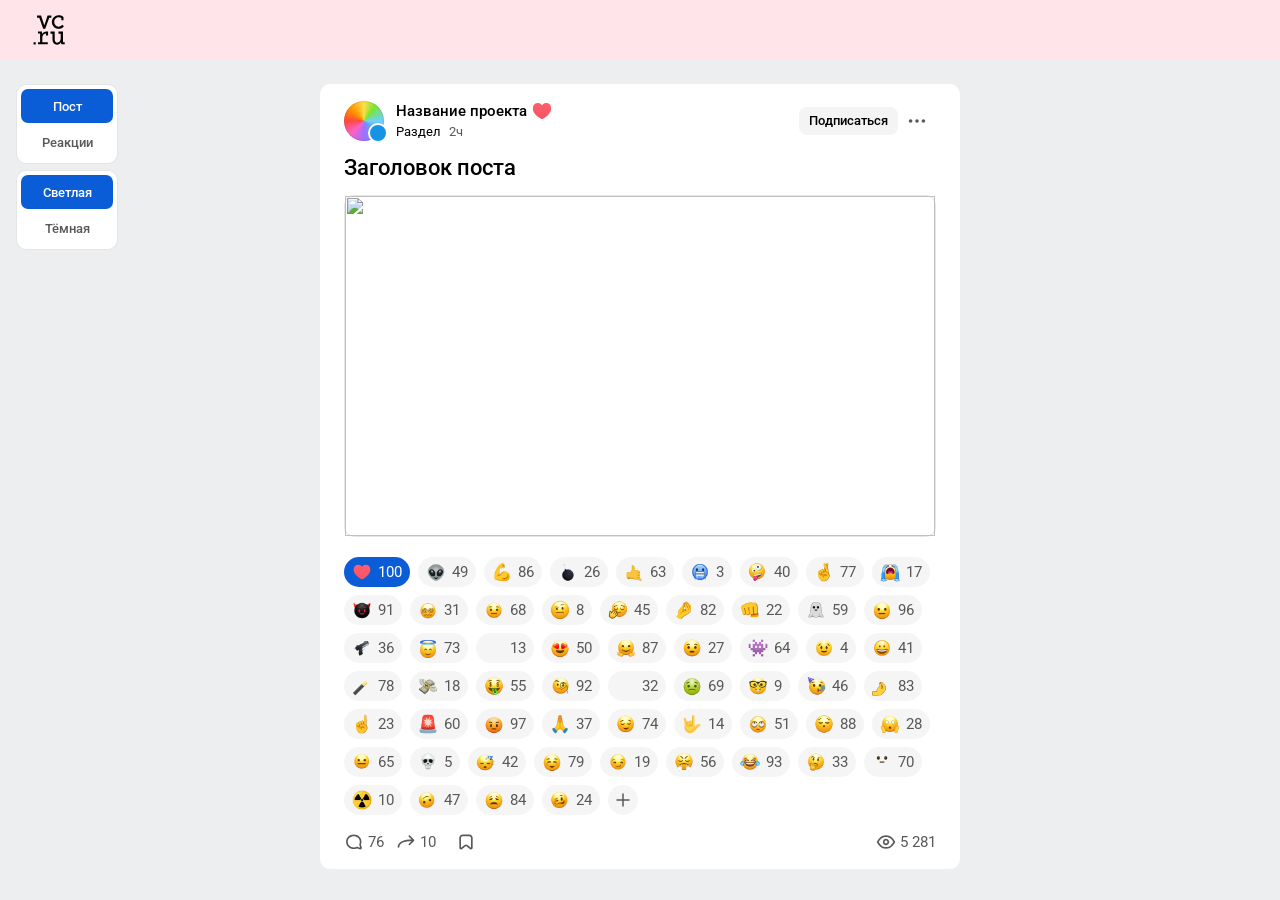
==== reactions/template.html @ 01ba356a "Add files via upload" ====
<!DOCTYPE html>
<html lang="ru">
<head>
<meta charset="utf-8">
<meta name="viewport" content="width=device-width, initial-scale=1">
<title>vc.ru Card Template</title>
<link href="https://fonts.googleapis.com/css2?family=Roboto:wght@400;500;900&display=swap" rel="stylesheet">
<style>
  * { box-sizing: border-box; margin: 0; padding: 0; }

  body {
    background: #edeef0;
    font-family: 'Roboto', sans-serif;
    display: flex;
    justify-content: center;
    padding: 84px 16px 24px;
  }

  .site-header {
    position: fixed;
    top: 0;
    left: 0;
    z-index: 10;
    width: 100%;
    height: 60px;
    background: #FFE5EA;
    display: flex;
    align-items: center;
    padding: 0 24px;
  }

  .site-logo {
    display: flex;
    align-items: center;
    justify-content: center;
    width: 52px;
    height: 52px;
    color: #000;
  }

  .site-logo svg path {
    fill: currentColor;
  }

  .view-switcher,
  .theme-switcher {
    position: fixed;
    left: 16px;
    z-index: 9;
    display: flex;
    flex-direction: column;
    gap: 2px;
    padding: 4px;
    background: #fff;
    border: 1px solid rgba(0,0,0,0.10);
    border-radius: 10px;
  }

  .view-switcher { top: 84px; }
  .theme-switcher { top: 170px; }

  .view-switch,
  .theme-switch {
    width: 92px;
    height: 34px;
    padding: 0 10px;
    color: #595959;
    background: transparent;
    border: 0;
    border-radius: 7px;
    font-family: 'Roboto', sans-serif;
    font-size: 13px;
    font-weight: 500;
    cursor: pointer;
  }

  .view-switch:hover,
  .theme-switch:hover {
    background: #F4F4F4;
  }

  .view-switch.is-active,
  .theme-switch.is-active {
    color: #fff;
    background: #0B5DD7;
  }

  .view-switch:focus-visible,
  .theme-switch:focus-visible {
    outline: 3px solid #418AF4;
    outline-offset: 1px;
  }

  [hidden] {
    display: none !important;
  }

  /* Карточка */
  .post-card {
    width: 640px;
    max-width: 100%;
    background: #fff;
    border-radius: 10px;
    overflow: hidden;
  }

  .post-inner {
    padding: 0 24px;
  }

  /* Шапка */
  .post-header {
    display: flex;
    align-items: center;
    justify-content: space-between;
    padding: 16px 0 12px;
  }

  .author-block {
    display: flex;
    align-items: center;
    gap: 12px;
  }

  /* Аватар с градиентом */
  .avatar-wrap {
    position: relative;
    width: 40px;
    height: 40px;
    flex-shrink: 0;
  }

  .avatar-main {
    width: 40px;
    height: 40px;
    border-radius: 50%;
    background: conic-gradient(
      from 90deg,
      #6ed0ff 0deg,
      #61a1ff 42deg,
      #9d70ff 89deg,
      #ff60c7 137deg,
      #ff483e 180deg,
      #ff9400 223deg,
      #ffde48 270deg,
      #7ae632 306deg,
      #6fd1ff 359deg,
      #6ed0ff 360deg
    );
    outline: 1px solid rgba(0,0,0,0.10);
    outline-offset: -1px;
  }

  /* vc.ru-бейдж */
  .avatar-badge {
    position: absolute;
    bottom: -2px;
    right: -4px;
    width: 20px;
    height: 20px;
    border-radius: 50%;
    background: #1693E5;
    border: 2px solid #fff;
  }

  .author-info {
    display: flex;
    flex-direction: column;
    gap: 1px;
  }

  .author-name-row {
    display: flex;
    align-items: center;
    gap: 4px;
  }

  .author-name {
    font-size: 15px;
    font-weight: 500;
    color: #000;
    line-height: 22px;
  }

  .author-name-badge {
    width: 22px;
    height: 22px;
    flex-shrink: 0;
    display: flex;
    align-items: center;
    justify-content: center;
  }

  .author-name-badge-image {
    display: block;
    width: 100%;
    height: 100%;
    object-fit: contain;
  }

  .reaction-icon {
    display: flex;
    align-items: center;
    justify-content: center;
    width: 20px;
    height: 20px;
    flex-shrink: 0;
  }

  .reaction-icon-image {
    display: block;
    width: 100%;
    height: 100%;
    object-fit: contain;
  }

  .reaction-webp-image {
    display: block;
    width: 100%;
    height: 100%;
    object-fit: contain;
  }


  .author-meta {
    display: flex;
    align-items: center;
    gap: 8px;
  }

  .author-section {
    font-size: 13px;
    font-weight: 400;
    color: #000;
    line-height: 18px;
  }

  .author-time {
    font-size: 13px;
    color: #595959;
    line-height: 18px;
  }

  /* Кнопки справа */
  .header-actions {
    display: flex;
    align-items: center;
  }

  .btn-subscribe {
    font-family: 'Roboto', sans-serif;
    font-size: 13px;
    font-weight: 500;
    color: #000;
    background: #F4F4F4;
    border: none;
    border-radius: 8px;
    padding: 5px 10px;
    height: 28px;
    cursor: pointer;
    line-height: 18px;
  }
  .btn-subscribe:hover { background: #e8e8e8; }

  .btn-more {
    width: 38px;
    height: 38px;
    display: flex;
    align-items: center;
    justify-content: center;
    border: none;
    background: transparent;
    cursor: pointer;
    border-radius: 50%;
    padding: 9px 8px;
  }
  .btn-more:hover { background: #f4f4f4; }

  /* Заголовок */
  .post-title-row {
    padding-bottom: 12px;
    display: flex;
    align-items: center;
    gap: 6px;
  }

  .post-title {
    font-size: 22px;
    font-weight: 500;
    color: #000;
    line-height: 30px;
  }

  /* Контент-блок */
  .post-content {
    width: 592px;
    height: 342px;
    background: #fff;
    border-radius: 10px;
    border: 1px solid rgba(0,0,0,0.10);
    margin-bottom: 0;
    display: flex;
    align-items: center;
    justify-content: center;
    color: #bbb;
    font-size: 14px;
  }

  .post-image {
    display: block;
    width: 100%;
    height: 100%;
    object-fit: cover;
  }

  /* Реакции */
  .reactions-bar {
    padding-top: 20px;
    display: flex;
    align-items: center;
    flex-wrap: wrap;
    gap: 8px;
  }

  .reaction {
    display: flex;
    align-items: center;
    gap: 6px;
    padding: 4px 8px;
    border-radius: 80px;
    cursor: pointer;
    font-size: 15px;
    font-weight: 400;
    line-height: 22px;
    color: #595959;
  }

  .reaction-active {
    background: #0B5DD7;
    color: #fff;
  }

  .reaction-inactive {
    background: #F5F5F5;
  }
  .reaction-inactive:hover { background: #ebebeb; }

  .reaction-add {
    background: #F5F5F5;
    border-radius: 80px;
    width: 30px;
    height: 30px;
    display: flex;
    align-items: center;
    justify-content: center;
    cursor: pointer;
    color: #595959;
  }
  .reaction-add:hover { background: #ebebeb; }

  /* Экшен-бар */
  .action-bar {
    padding: 12px 0;
    display: flex;
    align-items: center;
    justify-content: space-between;
  }

  .action-left {
    display: flex;
    align-items: center;
    gap: 4px;
  }

  .action-btn {
    display: flex;
    align-items: center;
    gap: 4px;
    padding: 4px 8px 4px 0;
    border: none;
    background: transparent;
    cursor: pointer;
    border-radius: 56px;
    font-family: 'Roboto', sans-serif;
    font-size: 15px;
    color: #595959;
    line-height: 22px;
  }
  .action-btn:hover { background: #f4f4f4; }

  .action-icon-btn {
    width: 36px;
    height: 30px;
    display: flex;
    align-items: center;
    justify-content: center;
    border: none;
    background: transparent;
    cursor: pointer;
    border-radius: 8px;
    padding: 4px 8px;
  }
  .action-icon-btn:hover { background: #f4f4f4; }

  .action-right {
    display: flex;
    align-items: center;
    gap: 4px;
    padding-left: 12px;
    color: #595959;
    font-size: 15px;
    line-height: 22px;
  }


  body {
    align-items: flex-start;
    gap: 16px;
  }

  .reaction-panel {
    width: 290px;
    flex: 0 0 290px;
    display: grid;
    grid-template-columns: repeat(5, 44px);
    grid-auto-rows: 44px;
    column-gap: 12.5px;
    row-gap: 12px;
    padding: 10px;
    background: #fff;
    border-radius: 14px;
  }

  .reaction-panel-item {
    width: 44px;
    height: 44px;
    display: flex;
    align-items: center;
    justify-content: center;
  }

  .reaction-panel-image {
    display: block;
    width: 36px;
    height: 36px;
    object-fit: contain;
  }

  @media (max-width: 1000px) {
    body {
      flex-direction: column;
      align-items: center;
      padding-top: 180px;
    }

    .view-switcher {
      top: 68px;
    }

    .theme-switcher {
      top: 120px;
    }

    .view-switcher,
    .theme-switcher {
      flex-direction: row;
    }
  }

  /* Адаптив */
  @media (max-width: 640px) {
    body { padding: 180px 0 0; }
    .site-header { padding: 0 16px; }
    .post-card { border-radius: 0; }
    .post-content {
      width: 100%;
      height: auto;
      min-height: 400px;
    }
  }

  /* Темная тема */

  /* Плавные переходы */
  body, .site-header, .site-logo, .view-switcher, .theme-switcher, .view-switch, .theme-switch, .post-card, .post-title, .author-name, .author-time, .author-section,
  .btn-subscribe, .reaction-inactive, .reaction-add, .action-btn, .action-right,
  .post-content, .reaction-panel {
    transition: background-color 0.25s ease, color 0.25s ease, border-color 0.25s ease, box-shadow 0.25s ease;
  }

  /* Страница и карточка */
  [data-theme="dark"] body,
  [data-theme="dark"] .site-header,
  [data-theme="dark"] .view-switcher,
  [data-theme="dark"] .theme-switcher,
  [data-theme="dark"] .post-card,
  [data-theme="dark"] .reaction-panel { background: #000000; }
  [data-theme="dark"] .view-switcher,
  [data-theme="dark"] .theme-switcher { border-color: #2E2E2E; }
  [data-theme="dark"] .view-switch,
  [data-theme="dark"] .theme-switch { color: #969C9D; }
  [data-theme="dark"] .view-switch:hover,
  [data-theme="dark"] .theme-switch:hover { background: #333333; }
  [data-theme="dark"] .view-switch.is-active,
  [data-theme="dark"] .theme-switch.is-active { color: #FFFFFF; background: #418AF4; }
  [data-theme="dark"] .site-logo,
  [data-theme="dark"] .author-name,
  [data-theme="dark"] .author-section,
  [data-theme="dark"] .post-title { color: #FFFFFF; }
  [data-theme="dark"] .author-time { color: #969C9D; }
  [data-theme="dark"] .btn-subscribe { background: #333333; color: #FFFFFF; }
  [data-theme="dark"] .btn-subscribe:hover,
  [data-theme="dark"] .btn-more:hover { background: #2E2E2E; }
  [data-theme="dark"] .btn-more svg circle { fill: #FFFFFF; }
  [data-theme="dark"] .post-content { background: #000000; border-color: #2E2E2E; color: #969C9D; }
  [data-theme="dark"] .avatar-badge { border-color: #000000; }

  /* Реакции и экшен-бар */
  [data-theme="dark"] .reaction-active { background: #418AF4; color: #FFFFFF; }
  [data-theme="dark"] .reaction-inactive,
  [data-theme="dark"] .reaction-add { background: #333333; color: #969C9D; }
  [data-theme="dark"] .reaction-inactive:hover,
  [data-theme="dark"] .reaction-add:hover,
  [data-theme="dark"] .action-btn:hover,
  [data-theme="dark"] .action-icon-btn:hover { background: #2E2E2E; }
  [data-theme="dark"] .reaction-add svg path { stroke: #969C9D; }
  [data-theme="dark"] .action-btn { color: #FFFFFF; }
  [data-theme="dark"] .action-btn svg path,
  [data-theme="dark"] .action-icon-btn svg path { fill: #FFFFFF; }
  [data-theme="dark"] .action-right { color: #969C9D; }
  [data-theme="dark"] .action-right svg path { fill: #969C9D; }

  @media (prefers-reduced-motion: reduce) {
    body, .site-header, .site-logo, .view-switcher, .theme-switcher, .view-switch, .theme-switch, .post-card, .post-title, .author-name, .author-time, .author-section,
    .btn-subscribe, .reaction-inactive, .reaction-add, .action-btn, .action-right,
    .post-content, .reaction-panel {
      transition: none;
    }
  }
</style>
</head>
<body>

<header class="site-header">
  <div class="site-logo" aria-label="Логотип">
    <svg width="52" height="52" viewBox="0 0 52 52" fill="none" xmlns="http://www.w3.org/2000/svg" aria-hidden="true">
      <g clip-path="url(#clip0_24133_20602)">
        <path fill-rule="evenodd" clip-rule="evenodd" d="M34.5684 24.8497C36.8808 24.8497 38.6215 23.8743 39.9057 22.178L38.1906 20.8529C37.3202 22.0054 36.0019 22.6657 34.5684 22.6657C32.0598 22.6657 30.2423 20.5983 30.2423 18.0604C30.2423 15.5224 32.0299 13.3384 34.6409 13.3384C35.8014 13.3384 36.6205 13.6147 37.3373 14.0636V16.295H39.4961V13.0406L39.0822 12.7126C37.8962 11.7673 36.083 11.2667 34.5684 11.2667C30.8652 11.2667 27.8531 14.3139 27.8531 18.0604C27.8531 21.8025 30.8652 24.8497 34.5684 24.8497ZM39.0481 38.2515L38.9713 35.1223V27.4912H34.4703V29.6752H36.6973V34.8547C36.6973 37.0862 35.0121 38.6659 33.3141 38.6659C31.6161 38.6659 30.7287 37.4746 30.7287 35.2431V27.4912H26.522V29.6752H28.4547V35.623C28.4547 38.6486 30.1314 40.7333 33.1221 40.7333C34.8415 40.7333 36.1512 39.7708 36.932 38.2817H36.9661L37.2733 40.3621H40.7333V38.2558H39.0481V38.2515ZM27.354 11.5861H23.6038L20.34 21.1724H20.2888L17.0421 11.5861H13.0445V13.7701H15.2929L19.1625 24.6987H21.2189V24.6944L25.2549 13.7701H27.354V11.5861ZM9.53333 40.3885H11.7561V38.1393H9.53333V40.3885ZM18.1216 30.0249H18.096L17.9552 27.4913H13.9875V29.481H16.0993V38.2515H13.9875V40.3578H23.7959V38.2904H18.3349V32.9987C18.5823 31.0823 20.003 29.4465 21.94 29.4465H21.9741L21.9357 31.406H24.0945V27.4524H22.388C20.434 27.4481 18.9834 28.5185 18.1216 30.0249Z" fill="black"/>
      </g>
      <defs>
        <clipPath id="clip0_24133_20602">
          <rect width="52" height="52" fill="white"/>
        </clipPath>
      </defs>
    </svg>
  </div>
</header>

<nav class="view-switcher" aria-label="Отображаемый раздел">
  <button class="view-switch is-active" type="button" data-view="post" aria-pressed="true">Пост</button>
  <button class="view-switch" type="button" data-view="reactions" aria-pressed="false">Реакции</button>
</nav>

<nav class="theme-switcher" aria-label="Цветовая тема">
  <button class="theme-switch is-active" type="button" data-theme-option="light" aria-pressed="true">Светлая</button>
  <button class="theme-switch" type="button" data-theme-option="dark" aria-pressed="false">Тёмная</button>
</nav>

<div class="post-card">
  <div class="post-inner">

    <!-- Шапка -->
    <div class="post-header">
      <div class="author-block">
        <div class="avatar-wrap">
          <div class="avatar-main"></div>
          <div class="avatar-badge"></div>
        </div>
        <div class="author-info">
          <div class="author-name-row">
            <div class="author-name">Название проекта</div>
            <div class="author-name-badge">
              <svg width="22" height="22" viewBox="0 0 22 22" fill="none" xmlns="http://www.w3.org/2000/svg" aria-hidden="true">
                <g clip-path="url(#clip0_26708_34256)">
                  <path d="M2.06588 6.68558C2.60273 4.70211 4.16383 2.95898 6.802 2.95898C9.77842 2.95898 11 5.22972 11 5.22972C11 5.22972 12.3653 2.95898 15.1981 2.95898C18.0309 2.95898 19.3974 4.70211 19.9342 6.68558C21.1367 11.1284 17.5903 14.987 14.3477 17.2689C13.4576 17.8954 12.4776 18.6201 11.4327 18.9642C11.3613 18.9877 11.1937 19.041 11 19.041C10.8064 19.041 10.6388 18.9877 10.5674 18.9642C9.5121 18.6166 8.5539 17.9034 7.65237 17.2689C4.40983 14.987 0.863367 11.1284 2.06588 6.68558Z" fill="url(#paint0_linear_26708_34256)"/>
                </g>
                <defs>
                  <linearGradient id="paint0_linear_26708_34256" x1="11" y1="2.95898" x2="11" y2="19.041" gradientUnits="userSpaceOnUse">
                    <stop stop-color="#FF5D6D"/>
                    <stop offset="1" stop-color="#F35565"/>
                  </linearGradient>
                  <clipPath id="clip0_26708_34256">
                    <rect width="22" height="22" fill="white"/>
                  </clipPath>
                </defs>
              </svg>
            </div>
          </div>
          <div class="author-meta">
            <span class="author-section">Раздел</span>
            <span class="author-time">2ч</span>
          </div>
        </div>
      </div>
      <div class="header-actions">
        <button class="btn-subscribe">Подписаться</button>
        <button class="btn-more">
          <svg width="22" height="22" viewBox="0 0 22 22" fill="none">
            <circle cx="4.58" cy="11" r="1.83" fill="#595959"/>
            <circle cx="11" cy="11" r="1.83" fill="#595959"/>
            <circle cx="17.42" cy="11" r="1.83" fill="#595959"/>
          </svg>
        </button>
      </div>
    </div>

    <!-- Заголовок -->
    <div class="post-title-row">
      <span class="post-title">Заголовок поста</span>
    </div>

    <!-- Контент-блок: сюда вставляется содержимое карточки -->
    <div class="post-content" id="card-content">
      <img class="post-image" src="https://leonardo.osnova.io/1aeb8ae7-e72a-5de4-bb9d-da92a5be8b48/-/scale_crop/592x/-/format/webp/" alt="">
    </div>

    <!-- Реакции -->
    <div class="reactions-bar">
      <!-- Активная реакция (лайк) -->
      <div class="reaction reaction-active">
        <svg width="20" height="20" viewBox="0 0 20 20" fill="none">
          <path d="M1.878 6.078C2.366 4.275 3.785 2.69 6.184 2.69C8.889 2.69 10 4.754 10 4.754C10 4.754 11.241 2.69 13.816 2.69C16.392 2.69 17.634 4.275 18.122 6.078C19.215 10.117 15.991 13.625 13.043 15.699C12.234 16.268 11.343 16.927 10.393 17.24C10.328 17.261 10.176 17.31 10 17.31C9.824 17.31 9.672 17.261 9.607 17.24C8.647 16.924 7.776 16.276 6.957 15.699C4.009 13.625 0.785 10.117 1.878 6.078Z" fill="url(#heartGrad)"/>
          <defs>
            <linearGradient id="heartGrad" x1="10" y1="2.69" x2="10" y2="17.31" gradientUnits="userSpaceOnUse">
              <stop stop-color="#FF5D6D"/>
              <stop offset="1" stop-color="#F35565"/>
            </linearGradient>
          </defs>
        </svg>
        <span style="color:#fff;font-weight:400">100</span>
      </div>

      <!-- Все Lottie-реакции добавляются из встроенных данных ниже -->

      <!-- Кнопка добавить реакцию -->
      <div class="reaction-add" title="Добавить реакцию" aria-label="Добавить реакцию">
        <svg width="16" height="16" viewBox="0 0 16 16" fill="none">
          <path d="M8 2v12M2 8h12" stroke="#595959" stroke-width="1.5" stroke-linecap="round"/>
        </svg>
      </div>
    </div>

    <!-- Экшен-бар -->
    <div class="action-bar">
      <div class="action-left">
        <!-- Комментарии -->
        <button class="action-btn">
          <svg width="20" height="20" viewBox="0 0 20 20" fill="none">
            <path fill-rule="evenodd" clip-rule="evenodd" d="M17.48 9.78C17.48 5.28 13.83 2.5 9.78 2.5C5.74 2.5 2.1 5.27 2.08 9.75C2.07 14.24 5.64 17.06 9.78 17.06C10.87 17.06 11.74 17 12.8 16.58C12.96 16.52 13.22 16.52 13.47 16.6L16.01 17.44C16.61 17.63 17.14 17.34 17.44 17.04C17.76 16.73 18.03 16.2 17.87 15.59L17.06 13.08C16.95 12.75 16.95 12.38 17.02 12.19L17.06 12.06C17.29 11.42 17.48 10.89 17.48 9.78ZM9.78 4.17C6.46 4.17 3.75 6.38 3.75 9.78C3.75 13.18 6.46 15.39 9.78 15.39C10.8 15.39 11.42 15.34 12.18 15.04C12.79 14.79 13.47 14.84 14 15.02L16.16 15.74L15.43 13.56C15.29 13.01 15.22 12.25 15.45 11.62L15.5 11.48C15.7 10.91 15.82 10.6 15.82 9.78C15.82 6.38 13.1 4.17 9.78 4.17Z" fill="#595959"/>
          </svg>
          76
        </button>

        <!-- Репост -->
        <button class="action-btn">
          <svg width="20" height="20" viewBox="0 0 20 20" fill="none">
            <path fill-rule="evenodd" clip-rule="evenodd" d="M12.74 3.578C13.07 3.253 13.6 3.253 13.92 3.578L18.09 7.744C18.41 8.07 18.41 8.597 18.09 8.923L13.92 13.09C13.6 13.415 13.07 13.415 12.74 13.09C12.42 12.764 12.42 12.237 12.74 11.911L15.42 9.234C12.84 9.015 9.97 9.331 7.66 10.203C4.98 11.214 3.33 12.843 3.33 15C3.33 15.46 2.96 15.834 2.5 15.834C2.04 15.833 1.67 15.46 1.67 15C1.67 11.797 4.15 9.746 7.07 8.643C9.64 7.674 12.76 7.336 15.56 7.573L12.74 4.756C12.42 4.43 12.42 3.903 12.74 3.578Z" fill="#595959"/>
          </svg>
          10
        </button>

        <!-- Закладка -->
        <button class="action-icon-btn">
          <svg width="20" height="20" viewBox="0 0 20 20" fill="none" xmlns="http://www.w3.org/2000/svg">
            <path fill-rule="evenodd" clip-rule="evenodd" d="M3.33331 5.83333C3.33331 3.99238 4.8257 2.5 6.66665 2.5H13.3333C15.1743 2.5 16.6666 3.99238 16.6666 5.83333V15.8712C16.6666 17.2271 15.1039 17.9867 14.0377 17.1489L10.4376 14.3203C10.1808 14.1185 9.81921 14.1185 9.56236 14.3203L5.96227 17.1489C4.89606 17.9867 3.33331 17.2271 3.33331 15.8712V5.83333ZM6.66665 4.16667C5.74617 4.16667 4.99998 4.91286 4.99998 5.83333V15.7854L8.53265 13.0098C9.39386 12.3331 10.6061 12.3331 11.4673 13.0098L15 15.7854V5.83333C15 4.91286 14.2538 4.16667 13.3333 4.16667H6.66665Z" fill="#595959"/>
          </svg>
        </button>
      </div>

      <!-- Просмотры -->
      <div class="action-right">
        <svg width="20" height="20" viewBox="0 0 20 20" fill="none" xmlns="http://www.w3.org/2000/svg">
          <path fill-rule="evenodd" clip-rule="evenodd" d="M2.6551 9.99998C3.51286 11.3377 4.32593 12.5193 5.37099 13.409C6.49234 14.3637 7.90686 15 10 15C12.0932 15 13.5077 14.3637 14.6291 13.409C15.6741 12.5193 16.4872 11.3377 17.345 9.99998C16.4872 8.66223 15.6741 7.48067 14.6291 6.59094C13.5077 5.63623 12.0932 4.99998 10 4.99998C7.90686 4.99998 6.49234 5.63623 5.37099 6.59094C4.32593 7.48067 3.51286 8.66223 2.6551 9.99998ZM4.29055 5.3219C5.7126 4.1112 7.50989 3.33331 10 3.33331C12.4902 3.33331 14.2875 4.1112 15.7095 5.3219C17.0929 6.49969 18.0937 8.0692 19.0367 9.55301C19.21 9.82578 19.21 10.1742 19.0367 10.4469C18.0937 11.9308 17.0929 13.5003 15.7095 14.6781C14.2875 15.8888 12.4902 16.6666 10 16.6666C7.50989 16.6666 5.7126 15.8888 4.29055 14.6781C2.90716 13.5003 1.90635 11.9308 0.963382 10.4469C0.790038 10.1742 0.790038 9.82578 0.963382 9.55301C1.90635 8.0692 2.90716 6.49969 4.29055 5.3219ZM10 8.54165C9.19463 8.54165 8.54171 9.19456 8.54171 9.99998C8.54171 10.8054 9.19463 11.4583 10 11.4583C10.8055 11.4583 11.4584 10.8054 11.4584 9.99998C11.4584 9.19456 10.8055 8.54165 10 8.54165ZM6.87504 9.99998C6.87504 8.27409 8.27415 6.87498 10 6.87498C11.7259 6.87498 13.125 8.27409 13.125 9.99998C13.125 11.7259 11.7259 13.125 10 13.125C8.27415 13.125 6.87504 11.7259 6.87504 9.99998Z" fill="white"/>
          <path fill-rule="evenodd" clip-rule="evenodd" d="M2.6551 9.99998C3.51286 11.3377 4.32593 12.5193 5.37099 13.409C6.49234 14.3637 7.90686 15 10 15C12.0932 15 13.5077 14.3637 14.6291 13.409C15.6741 12.5193 16.4872 11.3377 17.345 9.99998C16.4872 8.66223 15.6741 7.48067 14.6291 6.59094C13.5077 5.63623 12.0932 4.99998 10 4.99998C7.90686 4.99998 6.49234 5.63623 5.37099 6.59094C4.32593 7.48067 3.51286 8.66223 2.6551 9.99998ZM4.29055 5.3219C5.7126 4.1112 7.50989 3.33331 10 3.33331C12.4902 3.33331 14.2875 4.1112 15.7095 5.3219C17.0929 6.49969 18.0937 8.0692 19.0367 9.55301C19.21 9.82578 19.21 10.1742 19.0367 10.4469C18.0937 11.9308 17.0929 13.5003 15.7095 14.6781C14.2875 15.8888 12.4902 16.6666 10 16.6666C7.50989 16.6666 5.7126 15.8888 4.29055 14.6781C2.90716 13.5003 1.90635 11.9308 0.963382 10.4469C0.790038 10.1742 0.790038 9.82578 0.963382 9.55301C1.90635 8.0692 2.90716 6.49969 4.29055 5.3219ZM10 8.54165C9.19463 8.54165 8.54171 9.19456 8.54171 9.99998C8.54171 10.8054 9.19463 11.4583 10 11.4583C10.8055 11.4583 11.4584 10.8054 11.4584 9.99998C11.4584 9.19456 10.8055 8.54165 10 8.54165ZM6.87504 9.99998C6.87504 8.27409 8.27415 6.87498 10 6.87498C11.7259 6.87498 13.125 8.27409 13.125 9.99998C13.125 11.7259 11.7259 13.125 10 13.125C8.27415 13.125 6.87504 11.7259 6.87504 9.99998Z" fill="black" fill-opacity="0.65"/>
        </svg>
        5 281
      </div>
    </div>

  </div>
</div>



<aside class="reaction-panel" id="reaction-panel" aria-label="Все реакции" hidden></aside>

<script>
  const webpReactions = [{"name":"alien","count":49,"src":"webp/alien.webp"},{"name":"biceps","count":86,"src":"webp/biceps.webp"},{"name":"bomb","count":26,"src":"webp/bomb.webp"},{"name":"call_me_hand","count":63,"src":"webp/call_me_hand.webp"},{"name":"cold","count":3,"src":"webp/cold.webp"},{"name":"crazy","count":40,"src":"webp/crazy.webp"},{"name":"crossed","count":77,"src":"webp/crossed.webp"},{"name":"crying","count":17,"src":"webp/crying.webp"},{"name":"devil2","count":91,"src":"webp/devil2.webp"},{"name":"dizzy","count":31,"src":"webp/dizzy.webp"},{"name":"explosion","count":68,"src":"webp/explosion.webp"},{"name":"eyebrow","count":8,"src":"webp/eyebrow.webp"},{"name":"facepalm","count":45,"src":"webp/facepalm.webp"},{"name":"fingers","count":82,"src":"webp/fingers.webp"},{"name":"fist","count":22,"src":"webp/fist.webp"},{"name":"ghost","count":59,"src":"webp/ghost.webp"},{"name":"grimacing","count":96,"src":"webp/grimacing.webp"},{"name":"Gun","count":36,"src":"webp/Gun.webp"},{"name":"halo","count":73,"src":"webp/halo.webp"},{"name":"heal","count":13,"src":"webp/heal.webp"},{"name":"heart_eyes","count":50,"src":"webp/heart_eyes.webp"},{"name":"hugging","count":87,"src":"webp/hugging.webp"},{"name":"hushed","count":27,"src":"webp/hushed.webp"},{"name":"invader","count":64,"src":"webp/invader.webp"},{"name":"Kissing","count":4,"src":"webp/Kissing.webp"},{"name":"laugh","count":41,"src":"webp/laugh.webp"},{"name":"magic_wand","count":78,"src":"webp/magic_wand.webp"},{"name":"money","count":18,"src":"webp/money.webp"},{"name":"money_mouth","count":55,"src":"webp/money_mouth.webp"},{"name":"monocle","count":92,"src":"webp/monocle.webp"},{"name":"nails","count":32,"src":"webp/nails.webp"},{"name":"nauseated","count":69,"src":"webp/nauseated.webp"},{"name":"nerd","count":9,"src":"webp/nerd.webp"},{"name":"party","count":46,"src":"webp/party.webp"},{"name":"pinched","count":83,"src":"webp/pinched.webp"},{"name":"point_finger","count":23,"src":"webp/point_finger.webp"},{"name":"police_car","count":60,"src":"webp/police_car.webp"},{"name":"pouting","count":97,"src":"webp/pouting.webp"},{"name":"pray","count":37,"src":"webp/pray.webp"},{"name":"relieved","count":74,"src":"webp/relieved.webp"},{"name":"rock","count":14,"src":"webp/rock.webp"},{"name":"rolling_eyes","count":51,"src":"webp/rolling_eyes.webp"},{"name":"sad","count":88,"src":"webp/sad.webp"},{"name":"scream","count":28,"src":"webp/scream.webp"},{"name":"shushing","count":65,"src":"webp/shushing.webp"},{"name":"skull","count":5,"src":"webp/skull.webp"},{"name":"sleep","count":42,"src":"webp/sleep.webp"},{"name":"smiling","count":79,"src":"webp/smiling.webp"},{"name":"smirking","count":19,"src":"webp/smirking.webp"},{"name":"steam_nose","count":56,"src":"webp/steam_nose.webp"},{"name":"tear_laugh","count":93,"src":"webp/tear_laugh.webp"},{"name":"thinking","count":33,"src":"webp/thinking.webp"},{"name":"tongue","count":70,"src":"webp/tongue.webp"},{"name":"toxic","count":10,"src":"webp/toxic.webp"},{"name":"upside-down","count":47,"src":"webp/upside-down.webp"},{"name":"weary","count":84,"src":"webp/weary.webp"},{"name":"woozy","count":24,"src":"webp/woozy.webp"}];
  const panelReactionNames = [
    'laugh', 'tear_laugh', 'Kissing', 'crying', 'grimacing',
    'relieved', 'sad', 'nerd', 'monocle', 'scream',
    'upside-down', 'crazy', 'hugging', 'hushed', 'sleep',
    'halo', 'money_mouth', 'weary', 'steam_nose', 'smiling',
    'heart_eyes', 'shushing', 'thinking', 'eyebrow', 'woozy',
    'nauseated', 'cold', 'pouting', 'devil2',
    'facepalm', 'smirking', 'rolling_eyes', 'explosion', 'party',
    'dizzy', 'pinched', 'fist', 'rock', 'fingers',
    'nails', 'pray', 'biceps', 'point_finger', 'crossed',
    'call_me_hand', 'invader', 'ghost', 'alien', 'Gun',
    'skull', 'toxic', 'tongue', 'bomb', 'money',
    'heal', 'magic_wand', 'police_car'
  ];

  function createReactionImage(reaction, className, isPaused = false) {
    const image = document.createElement('img');
    image.className = className;
    image.dataset.animationSrc = reaction.src;
    if (!isPaused) image.src = reaction.src;
    image.alt = '';
    image.draggable = false;
    return image;
  }

  function mountWebpReactions() {
    const reactionsBar = document.querySelector('.reactions-bar');
    const addReactionButton = document.querySelector('.reaction-add');
    const reactionPanel = document.getElementById('reaction-panel');

    webpReactions.forEach((reaction) => {
      const barItem = document.createElement('div');
      barItem.className = 'reaction reaction-inactive';
      barItem.title = reaction.name;
      barItem.setAttribute('aria-label', `${reaction.name}: ${reaction.count}`);

      const icon = document.createElement('span');
      icon.className = 'reaction-icon';
      icon.appendChild(createReactionImage(reaction, 'reaction-webp-image'));

      const count = document.createElement('span');
      count.textContent = reaction.count;
      barItem.append(icon, count);
      reactionsBar.insertBefore(barItem, addReactionButton);
    });

    const reactionsByName = new Map(webpReactions.map((reaction) => [reaction.name, reaction]));
    panelReactionNames.forEach((name) => {
      const reaction = reactionsByName.get(name);
      const panelItem = document.createElement('div');
      panelItem.className = 'reaction-panel-item';
      panelItem.title = reaction.name;
      panelItem.appendChild(createReactionImage(reaction, 'reaction-panel-image', true));
      reactionPanel.appendChild(panelItem);
    });
  }

  mountWebpReactions();

  const postCard = document.querySelector('.post-card');
  const reactionPanel = document.getElementById('reaction-panel');
  const viewSwitchButtons = document.querySelectorAll('.view-switch');

  function pauseImages(container) {
    container.querySelectorAll('img[src]').forEach((image) => {
      if (!image.dataset.animationSrc) image.dataset.animationSrc = image.getAttribute('src');
      image.removeAttribute('src');
    });
  }

  function resumeImages(container) {
    container.querySelectorAll('img[data-animation-src]:not([src])').forEach((image) => {
      image.src = image.dataset.animationSrc;
    });
  }

  function setActiveView(view) {
    const showPost = view === 'post';
    const visibleView = showPost ? postCard : reactionPanel;
    const hiddenView = showPost ? reactionPanel : postCard;

    pauseImages(hiddenView);
    hiddenView.hidden = true;
    visibleView.hidden = false;
    resumeImages(visibleView);

    viewSwitchButtons.forEach((button) => {
      const isActive = button.dataset.view === view;
      button.classList.toggle('is-active', isActive);
      button.setAttribute('aria-pressed', String(isActive));
    });
  }

  viewSwitchButtons.forEach((button) => {
    button.addEventListener('click', () => {
      if (button.getAttribute('aria-pressed') === 'true') return;
      setActiveView(button.dataset.view);
    });
  });

  const badgeUploadMessage = 'Перетащите картинку в формате SVG, PNG, JPG, JPEG, WEBP или GIF.';
  const supportedBadgeExtensions = ['svg', 'png', 'jpg', 'jpeg', 'webp', 'gif'];

  // Переключение темы
  const themeSwitchButtons = document.querySelectorAll('.theme-switch');

  function setTheme(theme) {
    const html = document.documentElement;

    if (theme === 'dark') {
      html.setAttribute('data-theme', 'dark');
    } else {
      html.removeAttribute('data-theme');
    }

    themeSwitchButtons.forEach((button) => {
      const isActive = button.dataset.themeOption === theme;
      button.classList.toggle('is-active', isActive);
      button.setAttribute('aria-pressed', String(isActive));
    });
  }

  themeSwitchButtons.forEach((button) => {
    button.addEventListener('click', () => {
      if (button.getAttribute('aria-pressed') === 'true') return;
      setTheme(button.dataset.themeOption);
    });
  });

  function isSupportedBadgeImage(file) {
    const extension = file.name.split('.').pop().toLowerCase();
    return file.type.startsWith('image/') || supportedBadgeExtensions.includes(extension);
  }

  function showBadgeUploadAlert() {
    alert(badgeUploadMessage);
  }

  function replaceImageContent(container, src, className) {
    container.innerHTML = '';

    const image = document.createElement('img');
    image.className = className;
    image.alt = '';

    if (container.closest('[hidden]')) {
      image.dataset.animationSrc = src;
    } else {
      image.src = src;
    }

    container.appendChild(image);
  }

  document.addEventListener('dragover', (event) => {
    event.preventDefault();
  });

  document.addEventListener('drop', (event) => {
    event.preventDefault();

    const file = event.dataTransfer.files[0];
    if (!file || !isSupportedBadgeImage(file)) {
      showBadgeUploadAlert();
      return;
    }

    const reader = new FileReader();

    reader.addEventListener('load', () => {
      const badge = document.querySelector('.author-name-badge');
      replaceImageContent(badge, reader.result, 'author-name-badge-image');
    });

    reader.addEventListener('error', showBadgeUploadAlert);
    reader.readAsDataURL(file);
  });
</script>

</body>
</html>
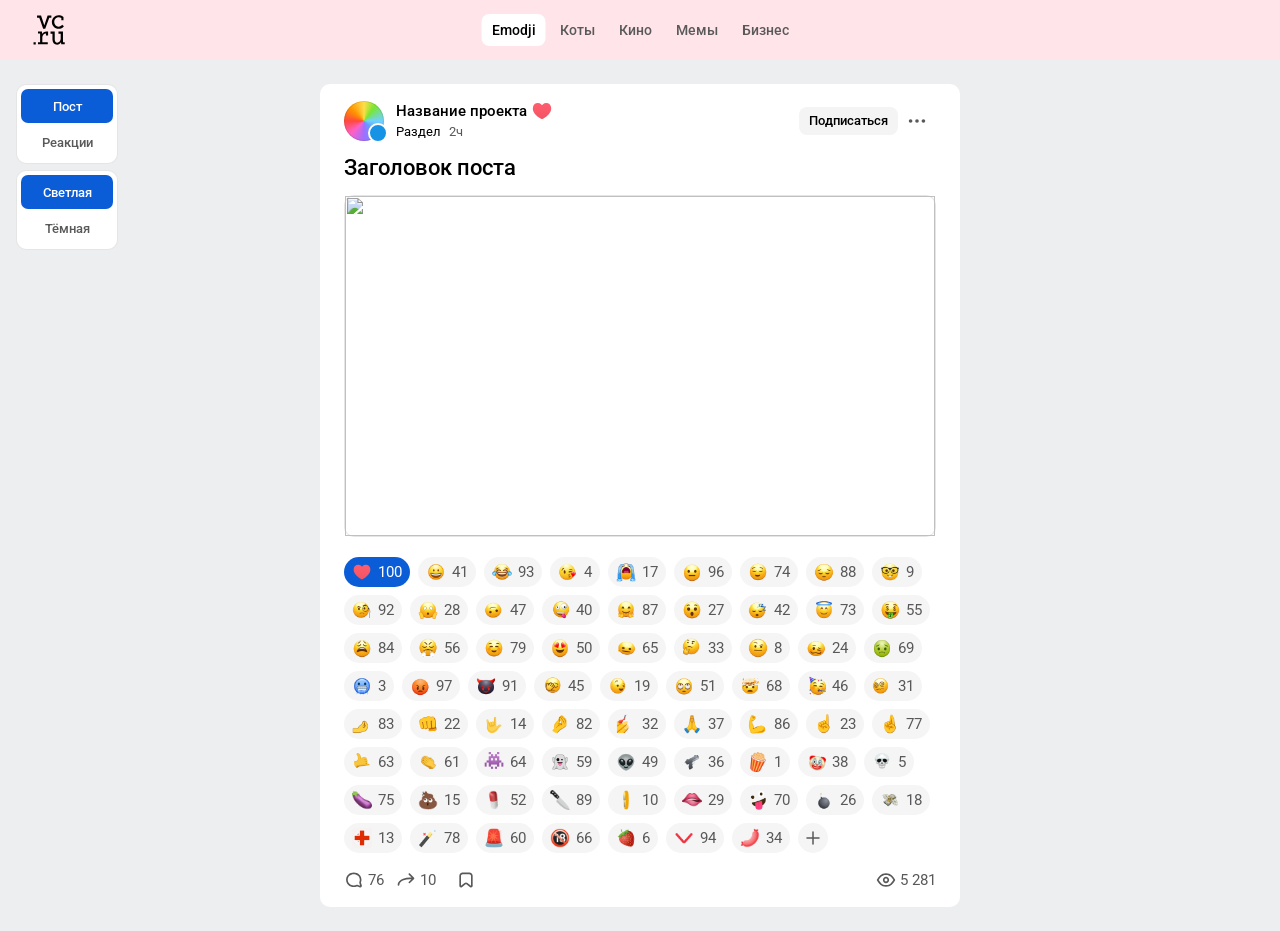
==== commit 88301003: "Add files via upload" ====
--- a/reactions/template.html
+++ b/reactions/template.html
@@ -40,6 +40,37 @@
 
   .site-logo svg path {
     fill: currentColor;
+  }
+
+  .reaction-pack-switcher {
+    position: absolute;
+    left: 50%;
+    transform: translateX(-50%);
+    display: flex;
+    align-items: center;
+    gap: 4px;
+  }
+
+  .reaction-pack-link {
+    padding: 6px 10px;
+    color: #595959;
+    border-radius: 8px;
+    font-size: 14px;
+    font-weight: 500;
+    line-height: 20px;
+    text-decoration: none;
+  }
+
+  .reaction-pack-link:hover { background: rgba(0, 0, 0, 0.06); }
+
+  .reaction-pack-link.is-active {
+    color: #000;
+    background: #fff;
+  }
+
+  .reaction-pack-link:focus-visible {
+    outline: 3px solid #418AF4;
+    outline-offset: 1px;
   }
 
   .view-switcher,
@@ -444,7 +475,10 @@
     width: 36px;
     height: 36px;
     object-fit: contain;
-  }
+    cursor: copy;
+  }
+
+  .reaction-webp-image { cursor: copy; }
 
   @media (max-width: 1000px) {
     body {
@@ -514,6 +548,9 @@
   [data-theme="dark"] .btn-more svg circle { fill: #FFFFFF; }
   [data-theme="dark"] .post-content { background: #000000; border-color: #2E2E2E; color: #969C9D; }
   [data-theme="dark"] .avatar-badge { border-color: #000000; }
+  [data-theme="dark"] .reaction-pack-link { color: #969C9D; }
+  [data-theme="dark"] .reaction-pack-link:hover { background: #333333; }
+  [data-theme="dark"] .reaction-pack-link.is-active { color: #FFFFFF; background: #333333; }
 
   /* Реакции и экшен-бар */
   [data-theme="dark"] .reaction-active { background: #418AF4; color: #FFFFFF; }
@@ -554,6 +591,13 @@
       </defs>
     </svg>
   </div>
+  <nav class="reaction-pack-switcher" aria-label="Набор реакций">
+    <a class="reaction-pack-link is-active" href="#emodji" data-reaction-pack="emodji" aria-current="page">Emodji</a>
+    <a class="reaction-pack-link" href="#cats" data-reaction-pack="cats">Коты</a>
+    <a class="reaction-pack-link" href="#movies" data-reaction-pack="movies">Кино</a>
+    <a class="reaction-pack-link" href="#memes" data-reaction-pack="memes">Мемы</a>
+    <a class="reaction-pack-link" href="#business" data-reaction-pack="business">Бизнес</a>
+  </nav>
 </header>
 
 <nav class="view-switcher" aria-label="Отображаемый раздел">
@@ -695,21 +739,311 @@
 <aside class="reaction-panel" id="reaction-panel" aria-label="Все реакции" hidden></aside>
 
 <script>
-  const webpReactions = [{"name":"alien","count":49,"src":"webp/alien.webp"},{"name":"biceps","count":86,"src":"webp/biceps.webp"},{"name":"bomb","count":26,"src":"webp/bomb.webp"},{"name":"call_me_hand","count":63,"src":"webp/call_me_hand.webp"},{"name":"cold","count":3,"src":"webp/cold.webp"},{"name":"crazy","count":40,"src":"webp/crazy.webp"},{"name":"crossed","count":77,"src":"webp/crossed.webp"},{"name":"crying","count":17,"src":"webp/crying.webp"},{"name":"devil2","count":91,"src":"webp/devil2.webp"},{"name":"dizzy","count":31,"src":"webp/dizzy.webp"},{"name":"explosion","count":68,"src":"webp/explosion.webp"},{"name":"eyebrow","count":8,"src":"webp/eyebrow.webp"},{"name":"facepalm","count":45,"src":"webp/facepalm.webp"},{"name":"fingers","count":82,"src":"webp/fingers.webp"},{"name":"fist","count":22,"src":"webp/fist.webp"},{"name":"ghost","count":59,"src":"webp/ghost.webp"},{"name":"grimacing","count":96,"src":"webp/grimacing.webp"},{"name":"Gun","count":36,"src":"webp/Gun.webp"},{"name":"halo","count":73,"src":"webp/halo.webp"},{"name":"heal","count":13,"src":"webp/heal.webp"},{"name":"heart_eyes","count":50,"src":"webp/heart_eyes.webp"},{"name":"hugging","count":87,"src":"webp/hugging.webp"},{"name":"hushed","count":27,"src":"webp/hushed.webp"},{"name":"invader","count":64,"src":"webp/invader.webp"},{"name":"Kissing","count":4,"src":"webp/Kissing.webp"},{"name":"laugh","count":41,"src":"webp/laugh.webp"},{"name":"magic_wand","count":78,"src":"webp/magic_wand.webp"},{"name":"money","count":18,"src":"webp/money.webp"},{"name":"money_mouth","count":55,"src":"webp/money_mouth.webp"},{"name":"monocle","count":92,"src":"webp/monocle.webp"},{"name":"nails","count":32,"src":"webp/nails.webp"},{"name":"nauseated","count":69,"src":"webp/nauseated.webp"},{"name":"nerd","count":9,"src":"webp/nerd.webp"},{"name":"party","count":46,"src":"webp/party.webp"},{"name":"pinched","count":83,"src":"webp/pinched.webp"},{"name":"point_finger","count":23,"src":"webp/point_finger.webp"},{"name":"police_car","count":60,"src":"webp/police_car.webp"},{"name":"pouting","count":97,"src":"webp/pouting.webp"},{"name":"pray","count":37,"src":"webp/pray.webp"},{"name":"relieved","count":74,"src":"webp/relieved.webp"},{"name":"rock","count":14,"src":"webp/rock.webp"},{"name":"rolling_eyes","count":51,"src":"webp/rolling_eyes.webp"},{"name":"sad","count":88,"src":"webp/sad.webp"},{"name":"scream","count":28,"src":"webp/scream.webp"},{"name":"shushing","count":65,"src":"webp/shushing.webp"},{"name":"skull","count":5,"src":"webp/skull.webp"},{"name":"sleep","count":42,"src":"webp/sleep.webp"},{"name":"smiling","count":79,"src":"webp/smiling.webp"},{"name":"smirking","count":19,"src":"webp/smirking.webp"},{"name":"steam_nose","count":56,"src":"webp/steam_nose.webp"},{"name":"tear_laugh","count":93,"src":"webp/tear_laugh.webp"},{"name":"thinking","count":33,"src":"webp/thinking.webp"},{"name":"tongue","count":70,"src":"webp/tongue.webp"},{"name":"toxic","count":10,"src":"webp/toxic.webp"},{"name":"upside-down","count":47,"src":"webp/upside-down.webp"},{"name":"weary","count":84,"src":"webp/weary.webp"},{"name":"woozy","count":24,"src":"webp/woozy.webp"}];
+  const webpReactions = [{"name":"alien","count":49,"src":"webp/alien.webp"},{"name":"biceps","count":86,"src":"webp/biceps.webp"},{"name":"bomb","count":26,"src":"webp/bomb.webp"},{"name":"call_me_hand","count":63,"src":"webp/call_me_hand.webp"},{"name":"cold","count":3,"src":"webp/cold.webp"},{"name":"crazy","count":40,"src":"webp/crazy.webp"},{"name":"crossed","count":77,"src":"webp/crossed.webp"},{"name":"crying","count":17,"src":"webp/crying.webp"},{"name":"devil2","count":91,"src":"webp/devil2.webp"},{"name":"dizzy","count":31,"src":"webp/dizzy.webp"},{"name":"explosion","count":68,"src":"webp/explosion.webp"},{"name":"eyebrow","count":8,"src":"webp/eyebrow.webp"},{"name":"facepalm","count":45,"src":"webp/facepalm.webp"},{"name":"fingers","count":82,"src":"webp/fingers.webp"},{"name":"fist","count":22,"src":"webp/fist.webp"},{"name":"ghost","count":59,"src":"webp/ghost.webp"},{"name":"grimacing","count":96,"src":"webp/grimacing.webp"},{"name":"Gun","count":36,"src":"webp/Gun.webp"},{"name":"halo","count":73,"src":"webp/halo.webp"},{"name":"heal","count":13,"src":"webp/heal.webp"},{"name":"heart_eyes","count":50,"src":"webp/heart_eyes.webp"},{"name":"hugging","count":87,"src":"webp/hugging.webp"},{"name":"hushed","count":27,"src":"webp/hushed.webp"},{"name":"invader","count":64,"src":"webp/invader.webp"},{"name":"Kissing","count":4,"src":"webp/Kissing.webp"},{"name":"laugh","count":41,"src":"webp/laugh.webp"},{"name":"magic_wand","count":78,"src":"webp/magic_wand.webp"},{"name":"money","count":18,"src":"webp/money.webp"},{"name":"money_mouth","count":55,"src":"webp/money_mouth.webp"},{"name":"monocle","count":92,"src":"webp/monocle.webp"},{"name":"nails","count":32,"src":"webp/nails.webp"},{"name":"nauseated","count":69,"src":"webp/nauseated.webp"},{"name":"nerd","count":9,"src":"webp/nerd.webp"},{"name":"party","count":46,"src":"webp/party.webp"},{"name":"pinched","count":83,"src":"webp/pinched.webp"},{"name":"point_finger","count":23,"src":"webp/point_finger.webp"},{"name":"police_car","count":60,"src":"webp/police_car.webp"},{"name":"pouting","count":97,"src":"webp/pouting.webp"},{"name":"pray","count":37,"src":"webp/pray.webp"},{"name":"relieved","count":74,"src":"webp/relieved.webp"},{"name":"rock","count":14,"src":"webp/rock.webp"},{"name":"rolling_eyes","count":51,"src":"webp/rolling_eyes.webp"},{"name":"sad","count":88,"src":"webp/sad.webp"},{"name":"scream","count":28,"src":"webp/scream.webp"},{"name":"shushing","count":65,"src":"webp/shushing.webp"},{"name":"skull","count":5,"src":"webp/skull.webp"},{"name":"sleep","count":42,"src":"webp/sleep.webp"},{"name":"smiling","count":79,"src":"webp/smiling.webp"},{"name":"smirking","count":19,"src":"webp/smirking.webp"},{"name":"steam_nose","count":56,"src":"webp/steam_nose.webp"},{"name":"tear_laugh","count":93,"src":"webp/tear_laugh.webp"},{"name":"thinking","count":33,"src":"webp/thinking.webp"},{"name":"tongue","count":70,"src":"webp/tongue.webp"},{"name":"toxic","count":10,"src":"webp/toxic.webp"},{"name":"upside-down","count":47,"src":"webp/upside-down.webp"},{"name":"weary","count":84,"src":"webp/weary.webp"},{"name":"woozy","count":24,"src":"webp/woozy.webp"},{"name":"claps","count":61,"src":"webp/claps.webp"},{"name":"popcorn","count":1,"src":"webp/popcorn.png"},{"name":"clown","count":38,"src":"webp/clown.webp"},{"name":"eggplant","count":75,"src":"webp/eggplant.png"},{"name":"poop","count":15,"src":"webp/poop.webp"},{"name":"pill","count":52,"src":"webp/pill.webp"},{"name":"knife","count":89,"src":"webp/knife.png"},{"name":"mouth","count":29,"src":"webp/mouth.png"},{"name":"18","count":66,"src":"webp/18.png"},{"name":"strawberry","count":6,"src":"webp/strawberry.png"},{"name":"dislike","count":94,"src":"webp/dislike.png"},{"name":"sausage","count":34,"src":"webp/sausage.png"}];
+  const catReactionFiles = [
+    '5.webp', '2.webp', '1.webp', '3.webp', '4.webp',
+    'screamingcat.webp', 'catcried.png', 'alarm-dancing-cat-telegram-transparent.webp', 'bhacker.webp', 'slurrpcat.webp',
+    '11.png', '7.png', '8.png', '9.png', '10.png',
+    'drollingcat.png', 'droolingcatking.png', 'droolingcatwizard.png', 'catnoted.png', 'sigma-cat.png',
+    'shhhhh.png', 'fight.png', 'moneyhands.png', 'noodles.png', 'redcard.png',
+    'greencatmeme.png', 'shocked.png', 'plotting.png', 'catfedora.webp', 'catwave.webp',
+    'partycat.webp', 'blehcat.webp', 'catexplode.webp', 'evilcat.webp', 'catlaugh.webp',
+    'sneakycat.webp', 'nono.webp', 'funnycat.webp', 'sir-salad.png', 'cat-tanghoa.png', 'catlust.png',
+    'gomamassage.webp', 'gomaheartarrow.webp', 'gomaguns.webp', 'kittytwerk.webp', 'peachpuke.webp',
+    'pawpress.webp', 'happycat.webp', 'gomabedtime.webp', 'gomadance.webp', 'meowparty.webp',
+    'meowheartslam.webp', 'meowattention.webp', 'catpikachu.png', 'meowpeek.png', 'meowknife.png',
+    '6.png', 'redblob.webp'
+  ];
+  const catReactions = catReactionFiles.map((file, index) => ({
+    name: file.replace(/\.[^.]+$/, ''),
+    count: index + 1,
+    src: `cats-webp/${file}`,
+  }));
+  const movieReactionFiles = [
+    'americanpsycho.webp',
+    'rock.webp',
+    'wwe.webp',
+    'sorry.webp',
+    'watching.webp',
+    'jona.webp',
+    'leo.png',
+    'waltershook.webp',
+    'office.png',
+    'piccard.png',
+    'joaquin phoenix joker smile sad smirk.webp',
+    'joker no u.webp',
+    'joker33.webp',
+    'joker forced smile.webp',
+    'joker laughing.webp',
+    'dancing joker the why so.webp',
+    'why so serious joker here we go slow clap.webp',
+    'the dark knight heath ledger joker sass sassy.webp',
+    'joker heath ledger the dark knight tongue out whatever.webp',
+    'joker why so serious serious.webp',
+    'richard gecko eye contact.webp',
+    'batmanno.webp',
+    'gollum lotr.webp',
+    'baromir onedoesnotsimply.webp',
+    'ryangoslingminecraftslime.webp',
+    'hanslanda.webp',
+    'arnoldstop.webp',
+    'term.webp',
+    'wonka.webp',
+    'chosendeath.webp',
+    'shrek freaky.webp',
+    'shrek.webp',
+    'shrek concerned.webp',
+    'shrek cat.webp',
+    'Shrekvibe.webp',
+    'morpheus.webp',
+    'jDkewgif.webp',
+    'gif.webp',
+    'matrixgif.webp',
+    'dgif.webp',
+    'neo the one the matrix the matrix reloaded flying.webp',
+    'matrix-neo.webp',
+    'shadowforza.webp',
+    'agent smith the matrix matrix neo laughing.webp',
+    'neo mouthshut matrix blue pill gif.webp',
+    'leonidas sparta this is sparta spartan.webp',
+    'reaction 4.webp',
+    'fuck offgif.webp',
+    'sparta-stat.webp',
+    'dbfcebeccdefdbbgif.webp',
+    'trollface.webp',
+    'leonardo dicaprio flowers love you.webp',
+    'leodicaprio leonardo dicaprio leonardodicaprio sensacine.webp',
+    'ahi di caprio sealando gif.webp',
+    'average giveaway host roles.webp',
+    'egg wuh egg roll leonardo dicaprio.webp',
+    'titanic titanic movie jack dawson jackdawson leonardo dicaprio.webp',
+    'dancing rick daltongif.webp',
+    'omg omfg leonardo dicaprio leo dicaprio.webp',
+    'leonardo dicaprio.webp',
+    'daffbafdecbfgif.webp',
+    'deadpoolx.webp',
+    'fortnite fortnite battle royale thanos marvel.webp',
+    'forrest gump wave hello hi sup.webp',
+    'winter winter is coming snow.webp',
+    'oooo fifth element rubyrod closer come closer.webp',
+    'here we go again annoyed jean claude van damme bored anxious.webp',
+    'hyunjae arnold schwarzenegger the boyz lee jaehyun tbz.webp',
+    'assasin mode.webp',
+    'jimcarrey jim carrey themask the mask movie.webp'
+  ];
+  const movieReactions = movieReactionFiles.map((file, index) => ({
+    name: file.replace(/\.[^.]+$/, ''),
+    count: index + 1,
+    src: `movies-webp/${file}`,
+  }));
+  const memeReactionFiles = [
+    'pepe.png',
+    'pepe2.webp',
+    'pepeblob.webp',
+    'pepeclap.webp',
+    'peperich.webp',
+    'pepetyping.webp',
+    'pepecross.webp',
+    'peperain.webp',
+    'strongpepe.webp',
+    'pepecheer.webp',
+    'petpetpepe.webp',
+    'pepescreamspin.webp',
+    'pepewow.webp',
+    'pepenervous.webp',
+    'pepefeetswing.webp',
+    'fine.webp',
+    'smart.webp',
+    'girl.webp',
+    'pikachu.png',
+    'crackward.webp',
+    'dogeshbhai.webp',
+    'doge-sad.webp',
+    'doge-gun.webp',
+    'doge.webp',
+    'bonk.webp',
+    'spinningtrollface.webp',
+    'troll.webp',
+    'trolldance.webp',
+    'troll-pig.webp',
+    'joobi-troll-face-blue.webp',
+    'soyjaklaugh.webp',
+    'doomer.webp',
+    'face.webp',
+    'hewillnever-spew.webp',
+    'florkangel.webp',
+    'shrugdiscordemoji.webp',
+    'jam-ducky.webp',
+    'hahaclassic-duck.webp',
+    'sanic.webp',
+    '756722-jesus.webp',
+    'dancing-banana.webp',
+    'snoopyheart.webp',
+    'spongebobmocking.webp',
+    'pikachu.webp',
+    '4574-philosoraptor.webp',
+    'giga.png',
+    'tada-hype.webp',
+    'rgb-spooder-man.webp',
+    'blaze-froggo.webp',
+    'doggiedance.webp',
+    'disapproval.webp',
+    'alien.webp'
+  ];
+  const memeReactions = memeReactionFiles.map((file, index) => ({
+    name: file.replace(/\.[^.]+$/, ''),
+    count: index + 1,
+    src: `memes-webp/${file}`,
+  }));
+  const businessReactionFiles = [
+    'musk.png',
+    'elvira.png',
+    'tinkov.png',
+    'durov.png',
+    'georgewashington.webp',
+    'up.webp',
+    'down.webp',
+    'moneygun.webp',
+    'money.webp',
+    'cash.webp',
+    'make.webp',
+    'credit card take my money shut up and take my money black friday.webp',
+    'green rocket to the moon rocketship takeoff.webp',
+    'work go to work monday job business.webp',
+    'crypto rich investment money stocks.webp',
+    'money-counting.webp',
+    'benjammins benjamins take my money take my money meme shut up and take my money.webp',
+    'money money money.webp',
+    'shut up and take my money futurama.webp',
+    'money mon cash ca rich.webp',
+    'shark finding nemo bruce grin grinning.webp',
+    'shark.webp',
+    'blue shark shark dancing groovy happy.webp',
+    'shark mind blown shark expolision shark expolision.webp',
+    'shark fire pyro burn it down sharks.webp',
+    'spanky throwing money cash money our gang little rascals.webp',
+    'cash money cash dollar bills gun money rain.webp',
+    'money money money cash money money take my money show me the money.webp',
+    'dollar bills cash hello phone call.webp',
+    'spanky im waiting little rascals.webp',
+    'sleepy bored pepe exhausted yawning.webp',
+    'Screenshot 2026-09-12 at 22.37.37.webp',
+    'cat dance.webp',
+    'alexrqcaz tobidogx.webp',
+    'jmjtb.webp',
+    'battery1.webp',
+    'battery2.webp',
+    'money lottie.webp',
+    'clippy windows xp microsoft office microsoft word ms office.webp',
+    'pushpin objects joypixels thumbtack drawing pin.webp',
+    'buttons pam.webp',
+    'angry bull.webp',
+    'bull ox horns angry.webp',
+    'bear bike bicycle black bear.webp',
+    'raamking.webp',
+    'down bad down wojak wojak down down stocks down.webp',
+    'stonkseth stonks eth stonkstoken stonks token stonks.webp',
+    'not stonks stonks no stonks extreme olivyeah.webp',
+    'stonks stonk stonkseth stonks eth stonkstoken.webp',
+    'stonks stonk stonkseth stonks eth stonkstoken variant.webp',
+    'Screenshot 2026-09-12 at 23.02.47.webp',
+    'rata sonriendo ratita rata con gafas.webp',
+    'yes.webp',
+    '100-absolute-win.webp',
+    'mr monopoly very skillful appearing crossed arms.webp'
+  ];
+  const businessReactions = businessReactionFiles.map((file, index) => ({
+    name: file.replace(/\.[^.]+$/, ''),
+    count: index + 1,
+    src: `bussiness-webp/${file}`,
+  }));
+  const reactionPacks = {
+    emodji: webpReactions,
+    cats: catReactions,
+    movies: movieReactions,
+    memes: memeReactions,
+    business: businessReactions,
+  };
   const panelReactionNames = [
     'laugh', 'tear_laugh', 'Kissing', 'crying', 'grimacing',
     'relieved', 'sad', 'nerd', 'monocle', 'scream',
     'upside-down', 'crazy', 'hugging', 'hushed', 'sleep',
     'halo', 'money_mouth', 'weary', 'steam_nose', 'smiling',
     'heart_eyes', 'shushing', 'thinking', 'eyebrow', 'woozy',
-    'nauseated', 'cold', 'pouting', 'devil2',
-    'facepalm', 'smirking', 'rolling_eyes', 'explosion', 'party',
-    'dizzy', 'pinched', 'fist', 'rock', 'fingers',
-    'nails', 'pray', 'biceps', 'point_finger', 'crossed',
-    'call_me_hand', 'invader', 'ghost', 'alien', 'Gun',
-    'skull', 'toxic', 'tongue', 'bomb', 'money',
-    'heal', 'magic_wand', 'police_car'
+    'nauseated', 'cold', 'pouting', 'devil2', 'facepalm',
+    'smirking', 'rolling_eyes', 'explosion', 'party', 'dizzy',
+    'pinched', 'fist', 'rock', 'fingers', 'nails',
+    'pray', 'biceps', 'point_finger', 'crossed', 'call_me_hand',
+    'claps', 'invader', 'ghost', 'alien', 'Gun',
+    'popcorn', 'clown', 'skull', 'eggplant', 'poop',
+    'pill', 'knife', 'toxic', 'mouth', 'tongue',
+    'bomb', 'money', 'heal', 'magic_wand', 'police_car',
+    '18', 'strawberry', 'dislike', 'sausage'
   ];
+  reactionPacks.emodji = panelReactionNames.map((name) =>
+    webpReactions.find((reaction) => reaction.name === name)
+  );
+
+  const pageStateStorageKey = 'reaction-template-state-v1';
+  const defaultPageState = {
+    reactionPack: 'emodji',
+    view: 'post',
+    theme: 'light',
+  };
+
+  function loadPageState() {
+    try {
+      const savedState = JSON.parse(localStorage.getItem(pageStateStorageKey));
+      if (!savedState || typeof savedState !== 'object') return { ...defaultPageState };
+
+      return {
+        reactionPack: Object.hasOwn(reactionPacks, savedState.reactionPack)
+          ? savedState.reactionPack
+          : defaultPageState.reactionPack,
+        view: ['post', 'reactions'].includes(savedState.view)
+          ? savedState.view
+          : defaultPageState.view,
+        theme: ['light', 'dark'].includes(savedState.theme)
+          ? savedState.theme
+          : defaultPageState.theme,
+      };
+    } catch {
+      return { ...defaultPageState };
+    }
+  }
+
+  let pageState = loadPageState();
+
+  function savePageState(changes) {
+    pageState = { ...pageState, ...changes };
+
+    try {
+      localStorage.setItem(pageStateStorageKey, JSON.stringify(pageState));
+    } catch {
+      // Страница продолжает работать, даже если локальное хранилище недоступно.
+    }
+  }
+
+  function copyReactionName(name) {
+    const fallbackCopy = () => {
+      const textarea = document.createElement('textarea');
+      textarea.value = name;
+      textarea.readOnly = true;
+      textarea.style.position = 'fixed';
+      textarea.style.opacity = '0';
+      textarea.style.pointerEvents = 'none';
+      document.body.appendChild(textarea);
+      textarea.select();
+      document.execCommand('copy');
+      textarea.remove();
+    };
+
+    if (navigator.clipboard?.writeText) {
+      navigator.clipboard.writeText(name).catch(fallbackCopy);
+    } else {
+      fallbackCopy();
+    }
+  }
 
   function createReactionImage(reaction, className, isPaused = false) {
     const image = document.createElement('img');
@@ -718,15 +1052,20 @@
     if (!isPaused) image.src = reaction.src;
     image.alt = '';
     image.draggable = false;
+    image.addEventListener('click', () => copyReactionName(reaction.name));
     return image;
   }
 
-  function mountWebpReactions() {
+  function mountReactions(packName) {
     const reactionsBar = document.querySelector('.reactions-bar');
     const addReactionButton = document.querySelector('.reaction-add');
     const reactionPanel = document.getElementById('reaction-panel');
-
-    webpReactions.forEach((reaction) => {
+    const reactions = reactionPacks[packName];
+
+    reactionsBar.querySelectorAll('.reaction-inactive').forEach((item) => item.remove());
+    reactionPanel.replaceChildren();
+
+    reactions.forEach((reaction) => {
       const barItem = document.createElement('div');
       barItem.className = 'reaction reaction-inactive';
       barItem.title = reaction.name;
@@ -742,18 +1081,41 @@
       reactionsBar.insertBefore(barItem, addReactionButton);
     });
 
-    const reactionsByName = new Map(webpReactions.map((reaction) => [reaction.name, reaction]));
-    panelReactionNames.forEach((name) => {
-      const reaction = reactionsByName.get(name);
+    const panelReactions = packName === 'emodji'
+      ? panelReactionNames.map((name) => reactions.find((reaction) => reaction.name === name))
+      : reactions;
+    panelReactions.forEach((reaction) => {
       const panelItem = document.createElement('div');
       panelItem.className = 'reaction-panel-item';
       panelItem.title = reaction.name;
-      panelItem.appendChild(createReactionImage(reaction, 'reaction-panel-image', true));
+      panelItem.appendChild(createReactionImage(reaction, 'reaction-panel-image', reactionPanel.hidden));
       reactionPanel.appendChild(panelItem);
     });
   }
 
-  mountWebpReactions();
+  const reactionPackLinks = document.querySelectorAll('.reaction-pack-link');
+
+  function setReactionPack(packName, persist = true) {
+    mountReactions(packName);
+    reactionPackLinks.forEach((link) => {
+      const isActive = link.dataset.reactionPack === packName;
+      link.classList.toggle('is-active', isActive);
+      link.toggleAttribute('aria-current', isActive);
+    });
+
+    if (persist) savePageState({ reactionPack: packName });
+  }
+
+  reactionPackLinks.forEach((link) => {
+    link.addEventListener('click', (event) => {
+      event.preventDefault();
+      const packName = link.dataset.reactionPack;
+      if (link.classList.contains('is-active')) return;
+      setReactionPack(packName);
+    });
+  });
+
+  setReactionPack(pageState.reactionPack, false);
 
   const postCard = document.querySelector('.post-card');
   const reactionPanel = document.getElementById('reaction-panel');
@@ -772,7 +1134,7 @@
     });
   }
 
-  function setActiveView(view) {
+  function setActiveView(view, persist = true) {
     const showPost = view === 'post';
     const visibleView = showPost ? postCard : reactionPanel;
     const hiddenView = showPost ? reactionPanel : postCard;
@@ -787,6 +1149,8 @@
       button.classList.toggle('is-active', isActive);
       button.setAttribute('aria-pressed', String(isActive));
     });
+
+    if (persist) savePageState({ view });
   }
 
   viewSwitchButtons.forEach((button) => {
@@ -796,13 +1160,15 @@
     });
   });
 
+  setActiveView(pageState.view, false);
+
   const badgeUploadMessage = 'Перетащите картинку в формате SVG, PNG, JPG, JPEG, WEBP или GIF.';
   const supportedBadgeExtensions = ['svg', 'png', 'jpg', 'jpeg', 'webp', 'gif'];
 
   // Переключение темы
   const themeSwitchButtons = document.querySelectorAll('.theme-switch');
 
-  function setTheme(theme) {
+  function setTheme(theme, persist = true) {
     const html = document.documentElement;
 
     if (theme === 'dark') {
@@ -816,6 +1182,8 @@
       button.classList.toggle('is-active', isActive);
       button.setAttribute('aria-pressed', String(isActive));
     });
+
+    if (persist) savePageState({ theme });
   }
 
   themeSwitchButtons.forEach((button) => {
@@ -825,6 +1193,8 @@
     });
   });
 
+  setTheme(pageState.theme, false);
+
   function isSupportedBadgeImage(file) {
     const extension = file.name.split('.').pop().toLowerCase();
     return file.type.startsWith('image/') || supportedBadgeExtensions.includes(extension);
